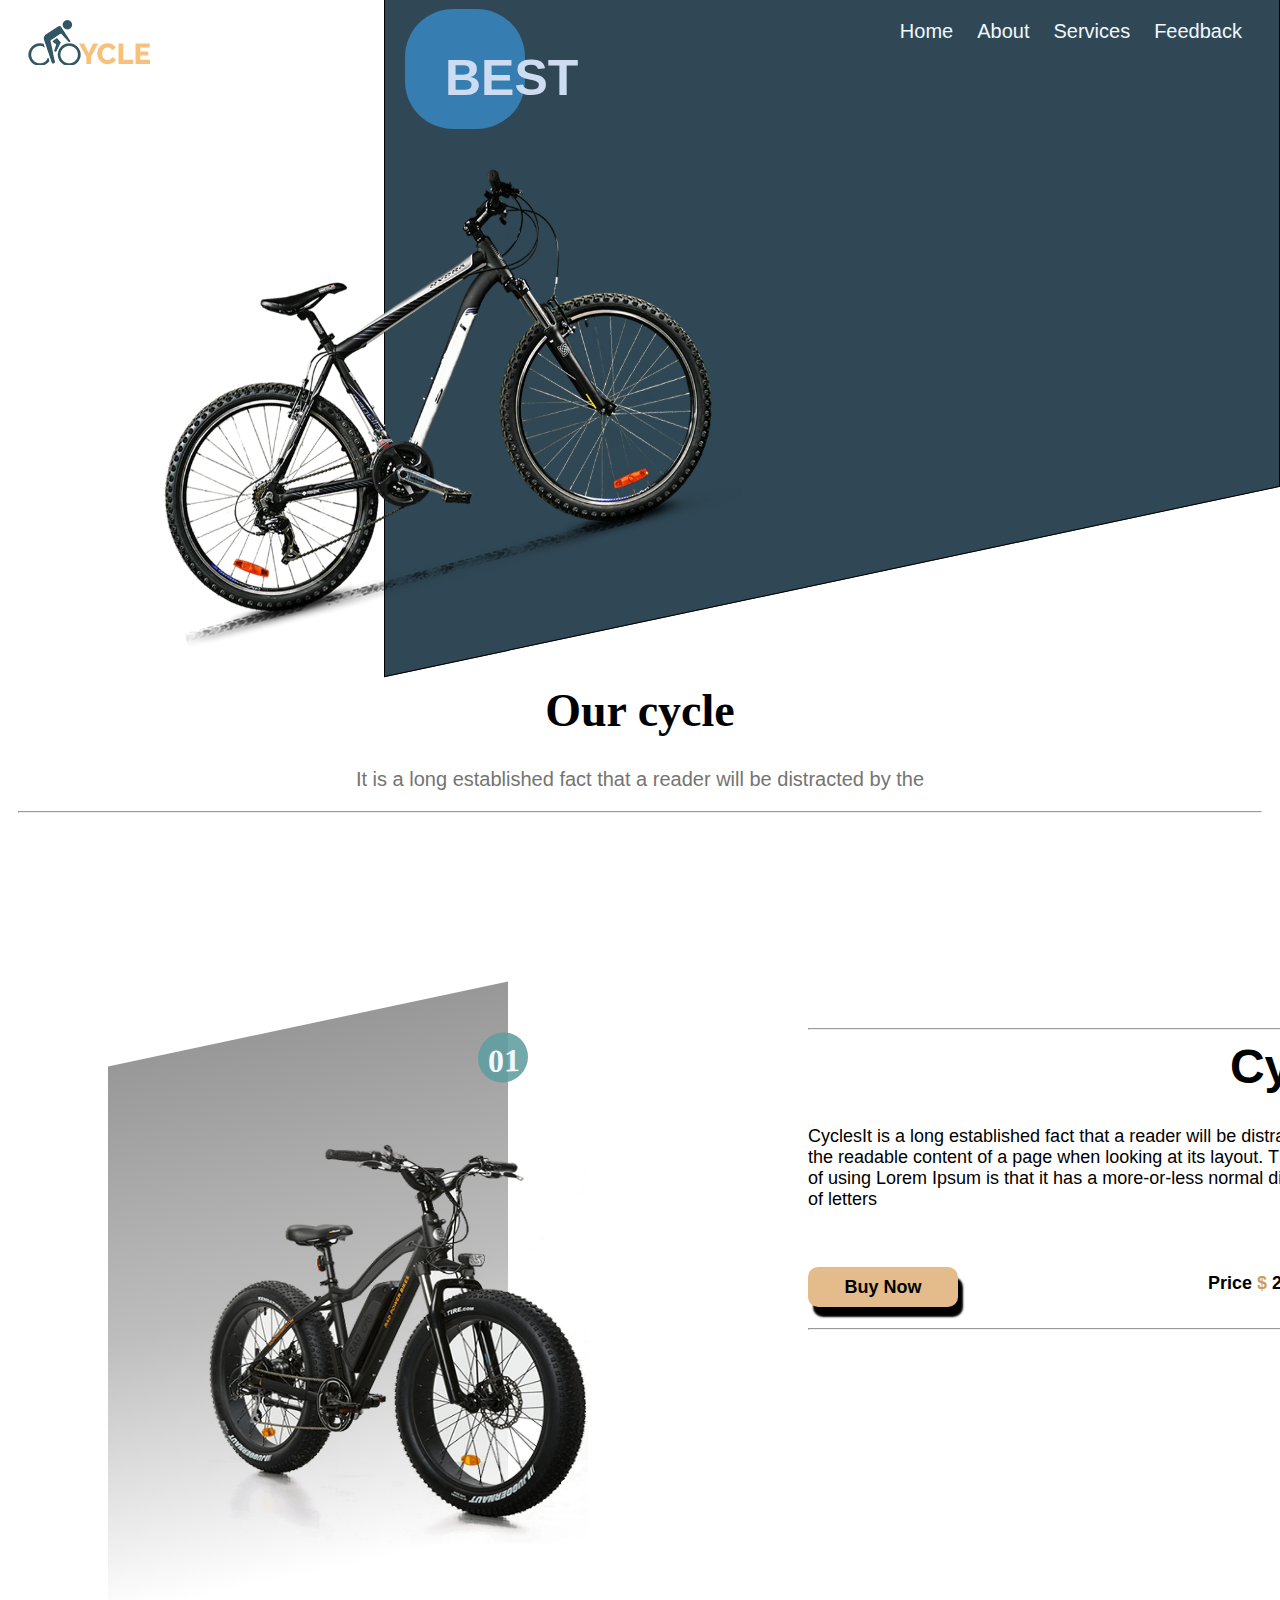
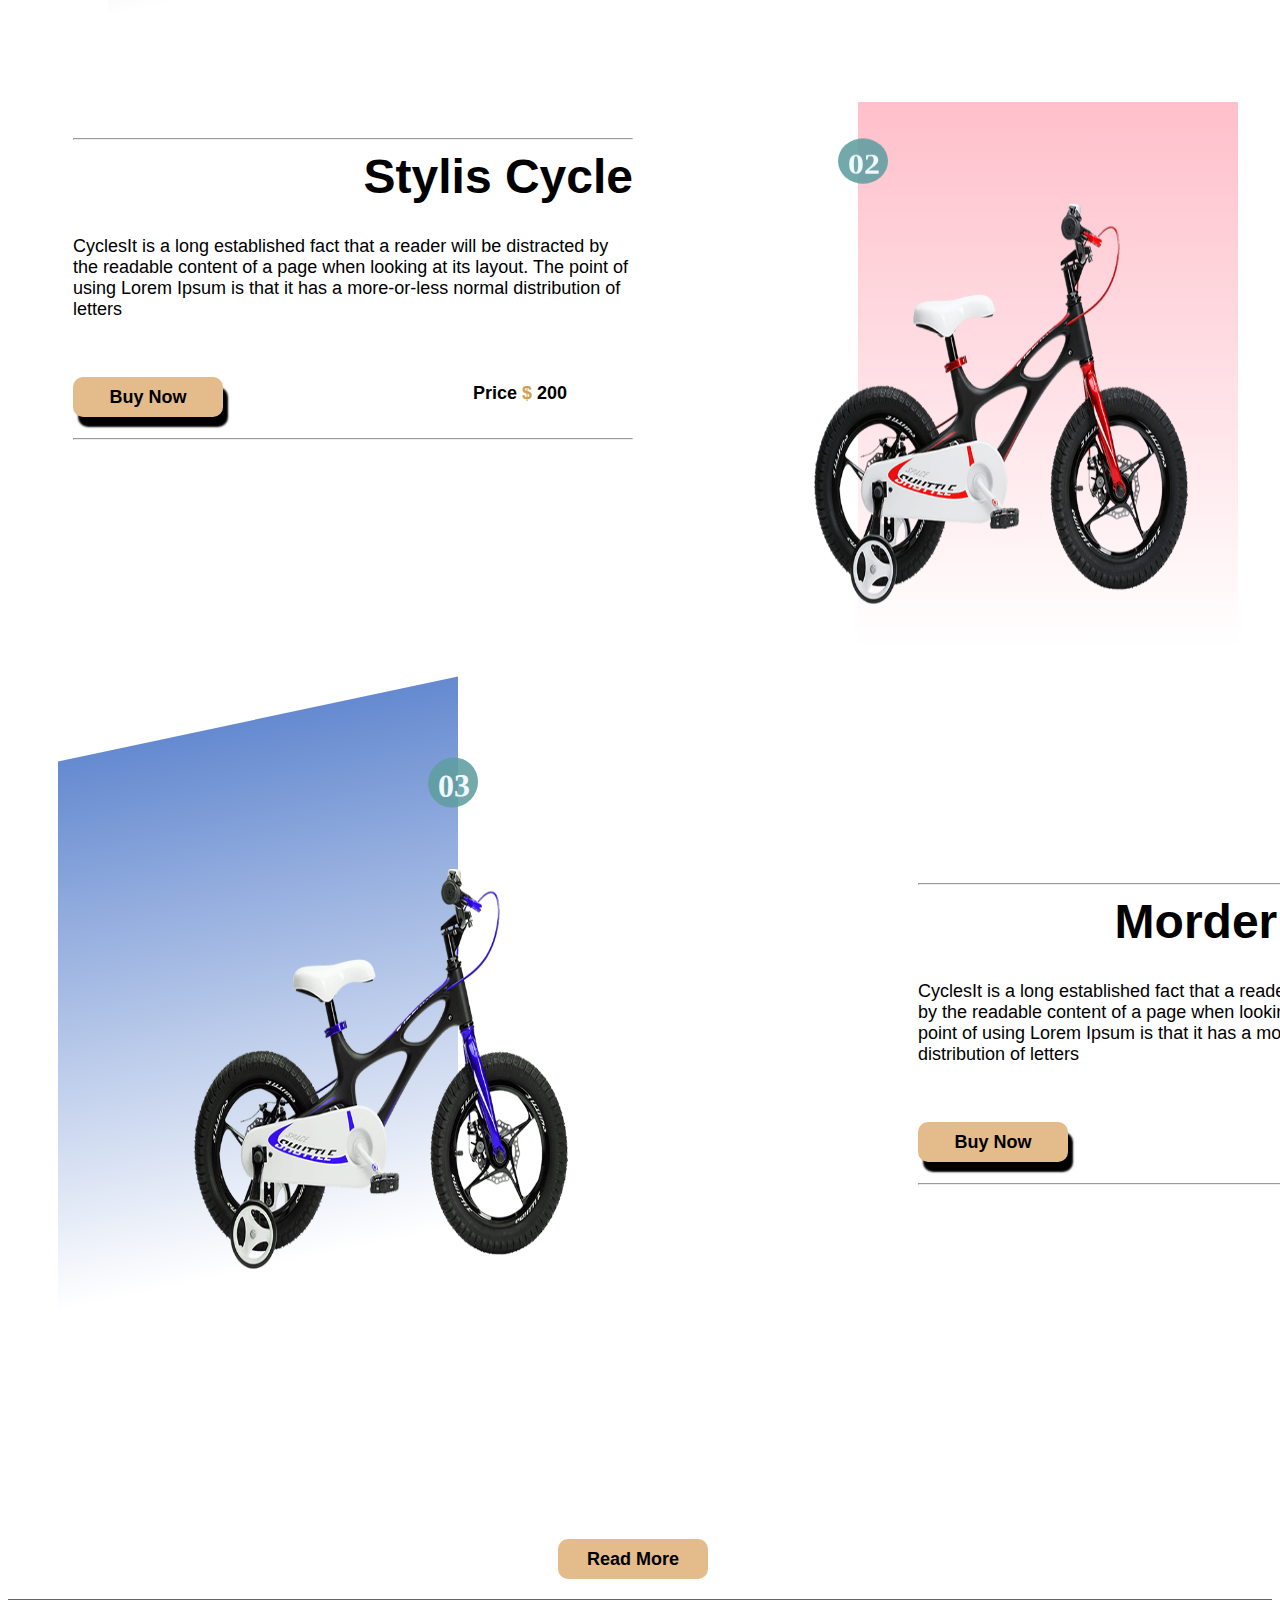
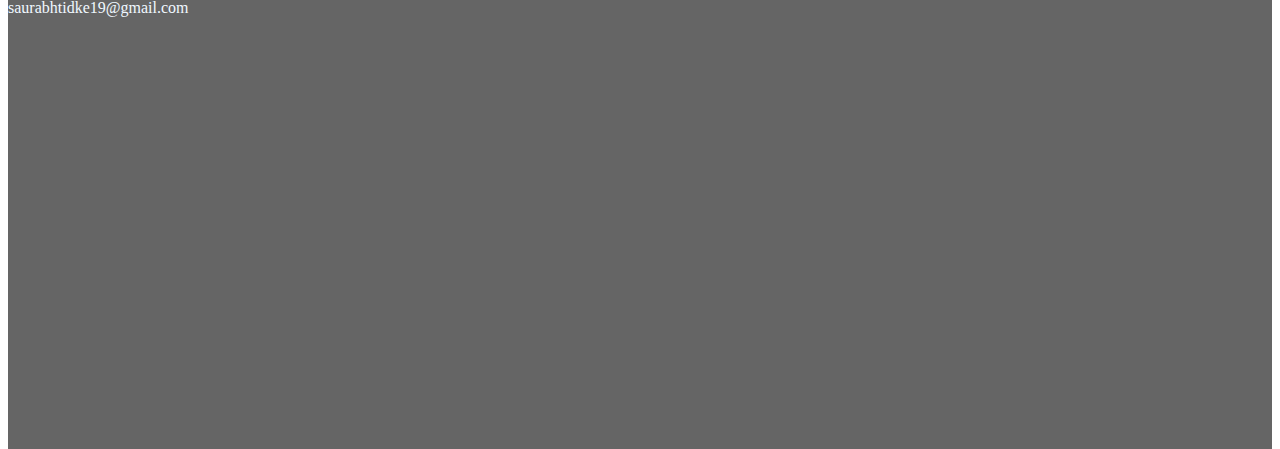
==== index.html @ 716341b0 "changes" ====
<!DOCTYPE html>
<html lang="en">
  <head>
    <meta charset="UTF-8" />
    <meta name="viewport" content="width=device-width, initial-scale=1.0" />
    <title>Cycle_Home_page</title>
    <link rel="stylesheet" href="style.css" />
    <link
      rel="stylesheet"
      href="https://cdnjs.cloudflare.com/ajax/libs/font-awesome/6.7.1/css/all.min.css"
      integrity="sha512-5Hs3dF2AEPkpNAR7UiOHba+lRSJNeM2ECkwxUIxC1Q/FLycGTbNapWXB4tP889k5T5Ju8fs4b1P5z/iB4nMfSQ=="
      crossorigin="anonymous"
      referrerpolicy="no-referrer"
    />
  </head>
  <body>
    <header>
      <div class="logo"><img src="images/logo.png" alt="" /></div>
      <nav>
        <a href="">Home</a>
        <a href="">About</a>
        <a href="">Services</a>
        <a href="">Feedback</a>
      </nav>
    </header>
    <section class="section">
      <div class="body"><h1>BEST</h1></div>
      <img src="images/img-1.png" alt="" />
      <div class="Headding">
        <h1>
          New <br />
          Model <br />
          Cycle
        </h1>
        <h4>
          It is a long established fact that a reader will be distracted by the
          readable content
        </h4>
        <button>Shop Now</button>
      </div>
    </section>

    <section class="section1">
      <div class="cycles1">
        <div class="our_cycle">
          <h1>Our cycle</h1>
          <p>
            It is a long established fact that a reader will be distracted by
            the
          </p>
          <hr />
        </div>

        <div class="body1">
          <h1>01</h1>
        </div>

        <div class="img"><img src="images/img-2.png" alt="" /></div>
        <div class="description_img1">
          <hr />
          <h1 style="font-size: 48px; text-align: end; font-family: sans-serif">
            Cycle
          </h1>
          <p>
            CyclesIt is a long established fact that a reader will be distracted
            by the readable content of a page when looking at its layout. The
            point of using Lorem Ipsum is that it has a more-or-less normal
            distribution of letters
          </p>
          <p class="Price1">
            Price <span style="color: rgb(208, 159, 84)"> $</span> 200
          </p>
          <button>Buy Now</button>
          <br />
          <br />
          <hr />
        </div>
      </div>
    </section>

    <section class="section2">
      <div class="cycles2">
        <div class="body2"><h1>02</h1></div>
        <div class="img"><img src="images/img-3.png" alt="" /></div>
        <div class="description_img2">
          <hr />

          <h1 style="font-size: 48px; text-align: end; font-family: sans-serif">
            Stylis Cycle
          </h1>
          <p>
            CyclesIt is a long established fact that a reader will be distracted
            by the readable content of a page when looking at its layout. The
            point of using Lorem Ipsum is that it has a more-or-less normal
            distribution of letters
          </p>
          <p class="Price2">
            Price <span style="color: rgb(208, 159, 84)"> $</span> 200
          </p>
          <button>Buy Now</button>
          <br />
          <br />
          <hr />
        </div>
      </div>
    </section>

    <section class="section3">
      <div class="cycles3">
        <div class="body3"><h1>03</h1></div>
        <div class="img"><img src="images/img-4.png" alt="" /></div>
        <div class="description_img3">
          <hr />

          <h1 style="font-size: 48px; text-align: end; font-family: sans-serif">
            Mordern Cycle
          </h1>
          <p>
            CyclesIt is a long established fact that a reader will be distracted
            by the readable content of a page when looking at its layout. The
            point of using Lorem Ipsum is that it has a more-or-less normal
            distribution of letters
          </p>
          <p class="Price3">
            Price <span style="color: rgb(208, 159, 84)"> $</span>
          </p>
          <button>Buy Now</button>
          <br />
          <br />
          <hr />
        </div>
      </div>
    </section>

    <section class="section4">
      <div class="Read_More"><button>Read More</button></div>
    </section>
    <footer>saurabhtidke19@gmail.com</footer>
  </body>
</html>
---- style.css ----
* {
  padding: 0;
  margin-top: 0;
  box-sizing: border-box;
}
header {
  display: flex;
  justify-content: space-between;
  padding: 20px;
  z-index: 1;
}
nav {
  position: relative;
  z-index: 90;
}
nav a {
  text-decoration: none;
  color: aliceblue;
  padding: 10px;
  font-family: "Franklin Gothic Medium", "Arial Narrow", Arial, sans-serif;
  font-size: 20px;
}
.section {
  font-family: sans-serif;
  height: 65vh;
  width: 100%;
}

.body {
  border: 1px solid;
  height: 78vh;
  width: 70%;
  position: absolute;
  right: 0;
  top: -120px;
  z-index: -1;
  transform: skewy(-12deg);
  background-color: rgb(48, 72, 85);
}

.body h1 {
  padding: 40px;
  border-radius: 40%;
  background-color: rgb(54, 126, 177);
  color: rgb(205, 220, 240);
  font-size: 50px;
  margin-top: 50px;
  margin-left: 20px;
  width: 120px;
  height: 120px;
  transform: skewy(12deg);
  text-align: start;
}
.section img {
  height: 480px;
  width: 580px;
  position: relative;
  top: 80px;
  left: 155px;
  animation: ani;
  animation-iteration-count: 3;
  animation-duration: 5s;
}
@keyframes ani {
  from {
    transform: translatex(-250px);
  }
  to {
    transform: translate(0px);
  }
}
.Headding {
  position: relative;
  top: -880px;
  left: 800px;
  width: 400px;
  color: bisque;
  animation: Hani;
  animation-iteration-count: 2;
  animation-duration: 3s;
  z-index: 100;
}
@keyframes Hani {
  from {
    transform: translatey(-10px);
  }
  to {
    transform: translatey(320px);
  }
}

.Headding h1 {
  font-size: 48px;
}
.Headding button {
  width: 150px;
  height: 40px;
  border-radius: 10px;
  border: none;
  box-shadow: 5px 10px 2px black;
  background-color: rgb(228, 188, 139);
  color: black;
  font-size: 18px;
  font-weight: bold;
}

.Headding button:hover {
  background-color: rgb(228, 188, 139);
  color: rgb(2, 80, 2);
  font-size: 22px;
  font-weight: bold;
}
.section1 {
  height: 50vh;
  width: 100%;
}
.cycles1 {
  display: block;
}
.our_cycle {
  height: 100px;
  width: 100%;
  /* border: 1px solid; */
  padding: 10px;
  text-align: center;
}
.our_cycle h1 {
  font-size: 46px;
  font-weight: bolder;
}
.our_cycle p {
  font-size: 20px;
  color: rgb(116, 116, 113);
  font-family: sans-serif;
}

.body1 {
  background-image: linear-gradient(
    rgba(128, 128, 128, 0.812),
    rgba(128, 128, 128, 0.519),
    white
  );
  height: 550px;
  width: 400px;
  transform: skewy(-12deg);
  position: relative;
  top: 250px;
  left: 100px;
  animation-name: ody1;
  animation-iteration-count: 1s;
  animation-duration: 2s;
  animation-direction: alternate;
}
@keyframes ody1 {
  from {
    transform: translate(-200px);
  }
  to {
    transform: translate(0px);
  }
}
.body1 h1 {
  border-radius: 50%;
  background-color: rgba(95, 158, 160, 0.883);
  color: aliceblue;
  width: 50px;
  height: 50px;
  padding: 10px;
  position: relative;
  left: 370px;
  top: 50px;
  transform: skewY(10deg);
}
.cycles1 img {
  width: 380px;
  height: 400px;
  position: relative;
  left: 200px;
  top: -180px;
  animation-name: cycle1;
  animation-iteration-count: 1s;
  animation-duration: 2s;
  animation-direction: alternate;
}
@keyframes cycle1 {
  from {
    transform: translate(-100px);
  }
  to {
    transform: translate(10px);
  }
}
.cycles1 img:hover {
  position: relative;
  left: 220px;
}
.description_img1 {
  /* border: 1px solid black; */
  width: 550px;
  font-size: 18px;
  position: relative;
  bottom: 700px;
  left: 800px;
  font-family: sans-serif;
}
.description_img1 .Price1 {
  width: fit-content;
  position: relative;
  left: 400px;
  top: 45px;
  font-weight: bolder;
}
.description_img1 button {
  width: 150px;
  height: 40px;
  border-radius: 10px;
  border: none;
  box-shadow: 5px 10px 2px black;
  background-color: rgb(228, 188, 139);
  color: black;
  font-size: 18px;
  font-weight: bold;
}

.description_img1 button:hover {
  background-color: rgb(228, 188, 139);
  color: rgb(2, 80, 2);
  font-size: 22px;
  font-weight: bold;
}
.section2 {
  height: 55vh;
  width: 100%;
}
.body2 {
  background-image: linear-gradient(pink, white);
  height: 600px;
  width: 380px;
  text-align: center;
  transform: rotatex(25deg);
  position: relative;
  left: 850px;
  top: 550px;
  animation-name: body2;
  animation-iteration-count: 1s;
  animation-duration: 2s;
  animation-direction: alternate;
}
@keyframes body2 {
  from {
    transform: translate(200px);
  }
  to {
    transform: translate(0px);
  }
}
.body2 h1 {
  border-radius: 50%;
  background-color: rgba(95, 158, 160, 0.883);
  color: aliceblue;
  width: 50px;
  height: 50px;
  padding: 10px;
  position: relative;
  left: -20px;
  top: 40px;
}
.cycles2 img {
  width: 380px;
  height: 400px;
  position: relative;
  left: 800px;
  top: 80px;
}
.cycles2 img:hover {
  position: relative;
  left: 900px;
  transition: all 2s;
}
.description_img2 {
  /* border: 1px solid black; */
  width: 580px;
  font-size: 18px;
  position: relative;
  bottom: 400px;
  left: 55px;
  font-family: sans-serif;
  padding: 10px;
}
.description_img2 .Price2 {
  width: fit-content;
  position: relative;
  left: 400px;
  top: 45px;
  font-weight: bolder;
}
.description_img2 button {
  width: 150px;
  height: 40px;
  border-radius: 10px;
  border: none;
  box-shadow: 5px 10px 2px black;
  background-color: rgb(228, 188, 139);
  color: black;
  font-size: 18px;
  font-weight: bold;
}

.description_img2 button:hover {
  color: rgb(2, 80, 2);
  font-size: 22px;
  font-weight: bold;
}
.section3 {
  height: 60vh;
}

.body3 {
  background-image: linear-gradient(rgb(101, 138, 208), white);
  height: 550px;
  width: 400px;
  text-align: center;
  transform: skewy(-12deg);
  position: relative;
  top: 700px;
  left: 50px;
  animation-name: ody3;
  animation-iteration-count: 1s;
  animation-duration: 2s;
  animation-direction: alternate;
}
@keyframes ody3 {
  from {
    transform: translate(-200px);
  }
  to {
    transform: translate(0px);
  }
}
.body3 h1 {
  border-radius: 50%;
  background-color: rgba(95, 158, 160, 0.883);
  color: aliceblue;
  width: 50px;
  height: 50px;
  padding: 10px;
  position: relative;
  left: 370px;
  top: 80px;
  transform: skewy(10deg);
}
.cycles3 img {
  width: 380px;
  height: 400px;
  position: relative;
  top: 300px;
  left: 180px;
}
.cycles3 img:hover {

  position: relative;
  left: 220px;
  transition: all 2s;
}
.description_img3 {
  /* border: 1px solid black; */
  width: 550px;
  font-size: 18px;
  position: relative;
  bottom: 100px;
  left: 900px;
  font-family: sans-serif;
  padding: 10px;
}
.description_img3 .Price3 {
  width: 200px;
  position: relative;
  left: 400px;
  top: 45px;
  font-weight: bolder;
}
.description_img3 button {
  width: 150px;
  height: 40px;
  border-radius: 10px;
  border: none;
  box-shadow: 5px 10px 2px black;
  background-color: rgb(228, 188, 139);
  color: black;
  font-size: 18px;
  font-weight: bold;
}

.description_img3 button:hover {
  background-color: rgb(228, 188, 139);
  color: rgb(2, 80, 2);
  font-size: 22px;
  font-weight: bold;
}
.section4 button {
  width: 150px;
  height: 40px;
  border-radius: 10px;
  border: none;

  background-color: rgb(228, 188, 139);
  color: black;
  font-size: 18px;
  font-weight: bold;
  position: relative;
  top: 980px;
  left: 550px;
}

.section4 button:hover {
  background-color: rgb(228, 188, 139);
  box-shadow: 5px 10px 2px black;
  color: rgb(2, 80, 2);
  font-size: 22px;
  font-weight: bold;
}
footer {
  height: 50vh;
  background-color: rgba(0, 0, 0, 0.605);
  color: aliceblue;
  position: relative;
  top: 1000px;
}
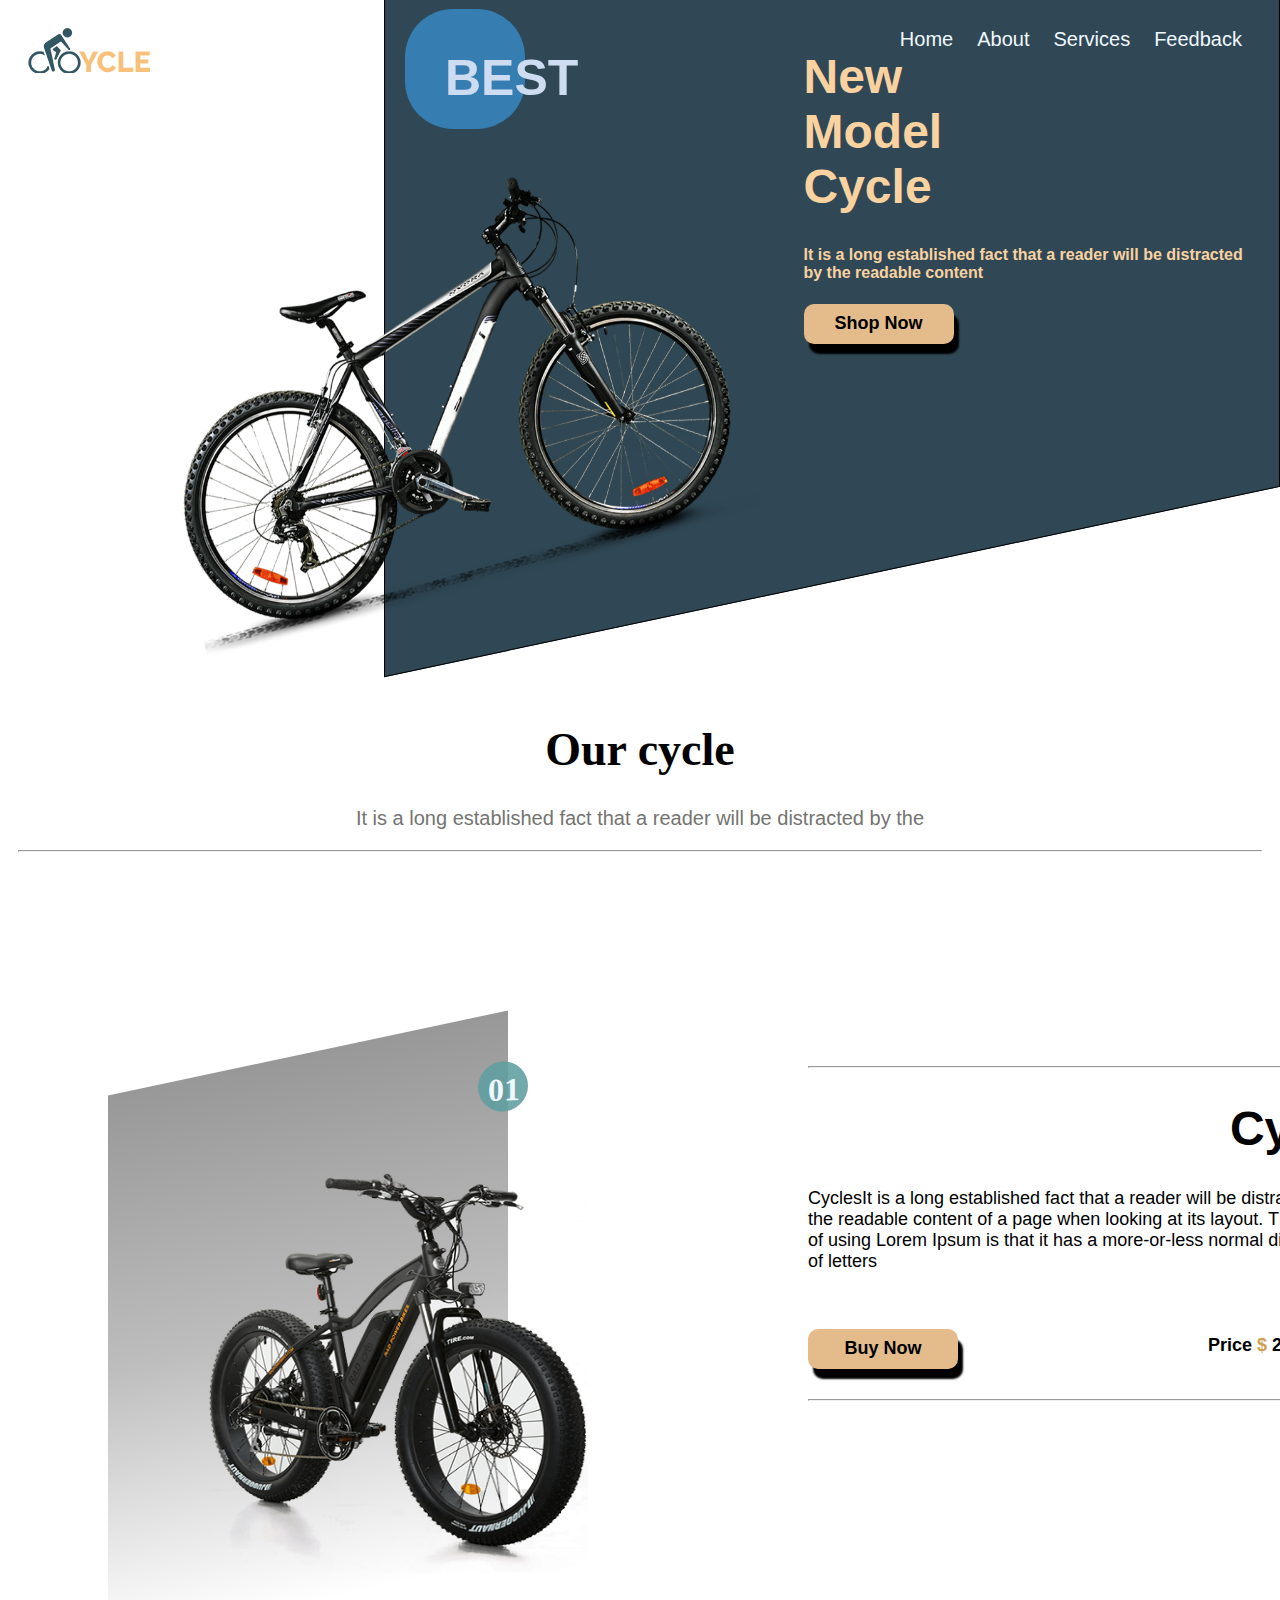
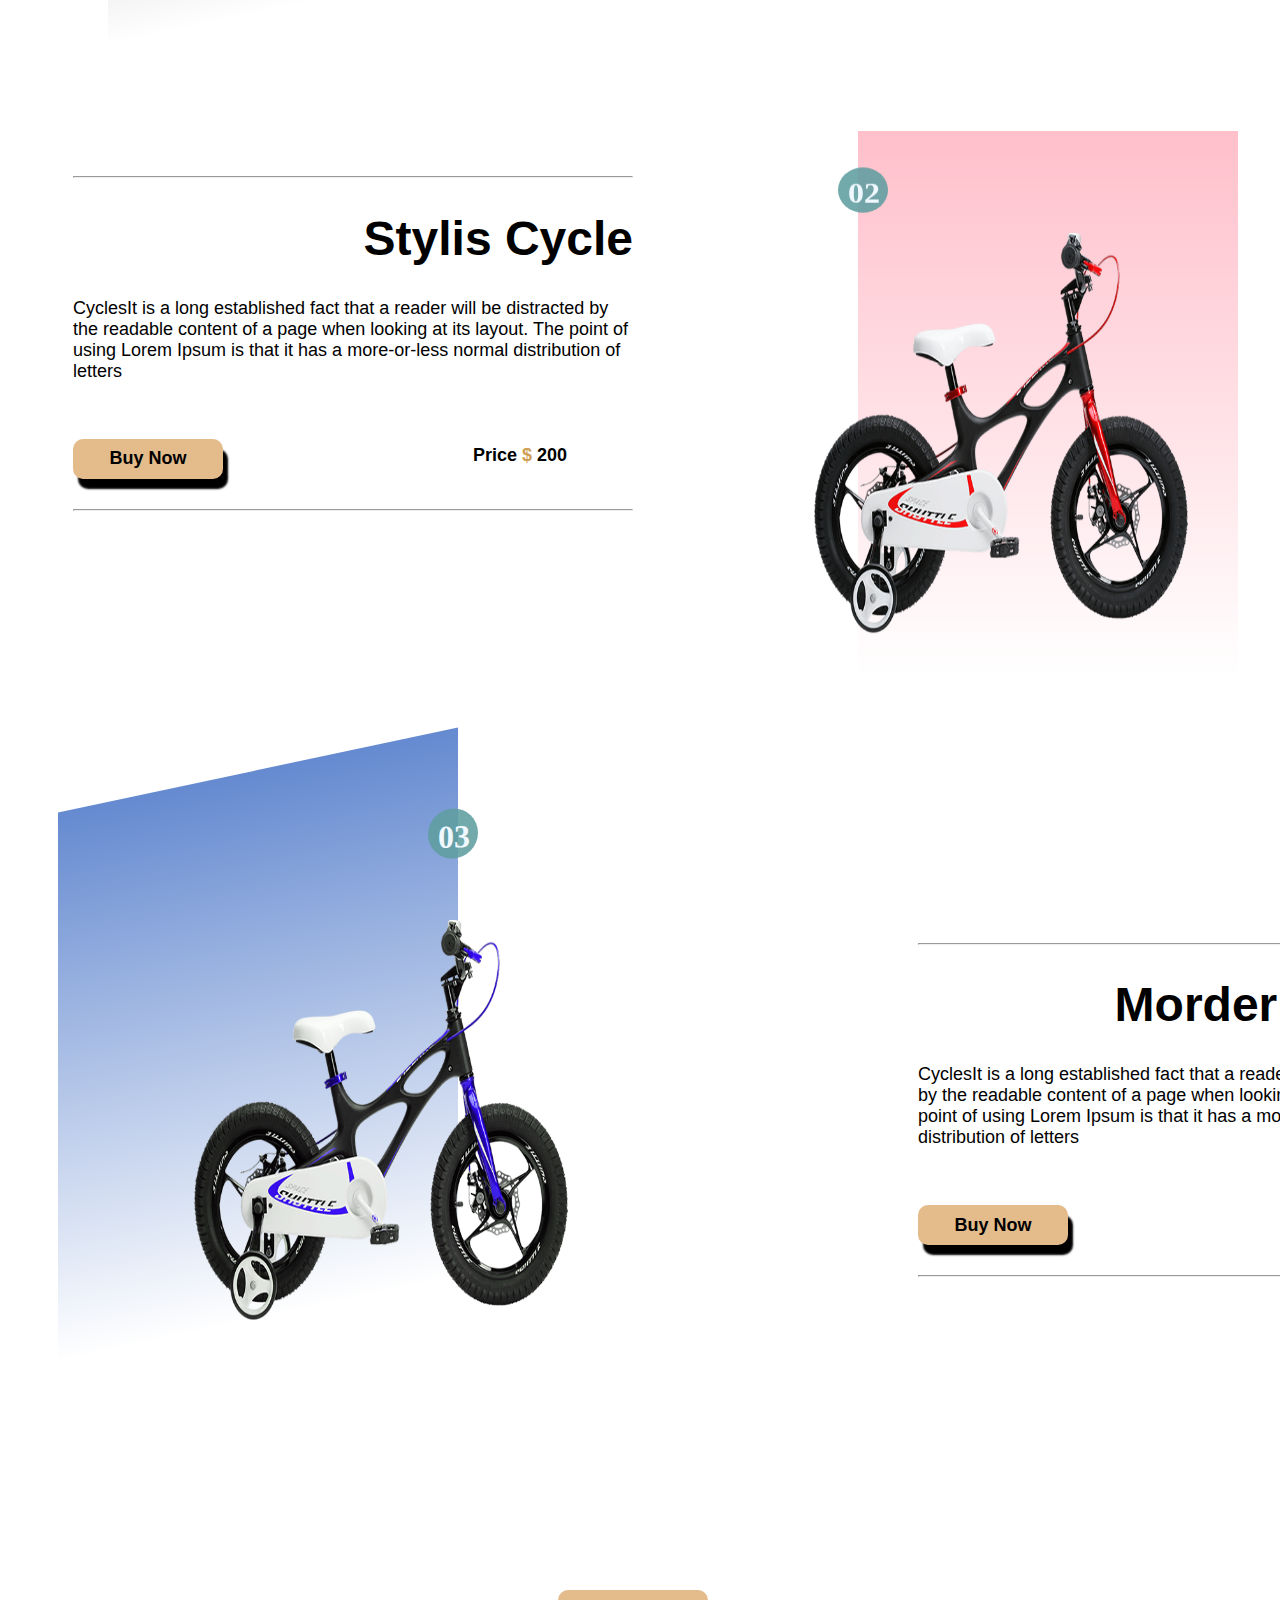
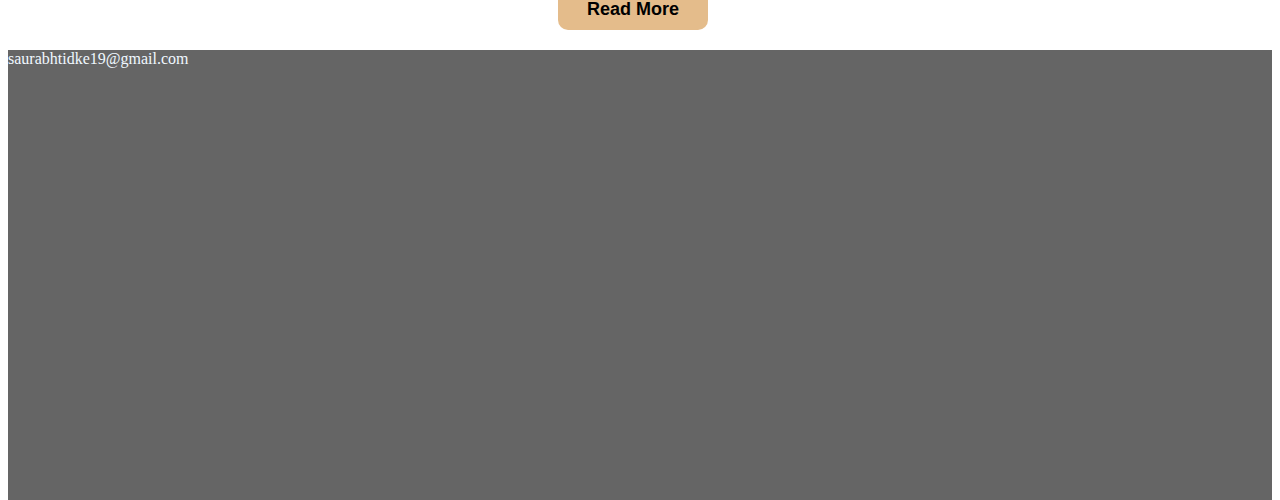
==== commit 3cd81d86: "add animation" ====
--- a/index.html
+++ b/index.html
@@ -12,6 +12,10 @@
       crossorigin="anonymous"
       referrerpolicy="no-referrer"
     />
+    <link
+    rel="stylesheet"
+    href="https://cdnjs.cloudflare.com/ajax/libs/animate.css/4.1.1/animate.min.css"
+  />
   </head>
   <body>
     <header>
@@ -24,15 +28,18 @@
       </nav>
     </header>
     <section class="section">
-      <div class="body"><h1>BEST</h1></div>
-      <img src="images/img-1.png" alt="" />
-      <div class="Headding">
+      <div>
+
+        <div class="body"><h1>BEST</h1></div>
+        <img src="images/img-1.png" alt="" />
+      </div>
+      <div class="Headding animate__animated animate__slideInDown">
         <h1>
           New <br />
           Model <br />
           Cycle
         </h1>
-        <h4>
+        <h4 style="width: 450px;">
           It is a long established fact that a reader will be distracted by the
           readable content
         </h4>
--- a/style.css
+++ b/style.css
@@ -1,6 +1,6 @@
 * {
   padding: 0;
-  margin-top: 0;
+  margin-top: 0 auto;
   box-sizing: border-box;
 }
 header {
@@ -24,6 +24,9 @@
   font-family: sans-serif;
   height: 65vh;
   width: 100%;
+  display: flex;
+  justify-content: space-around;
+  gap: 10rem;
 }
 
 .body {
@@ -69,7 +72,12 @@
     transform: translate(0px);
   }
 }
-.Headding {
+ .Headding{
+ margin-top: -80px;
+ color: rgb(250, 210, 160);
+
+} 
+/* .Headding {
   position: relative;
   top: -880px;
   left: 800px;
@@ -87,7 +95,7 @@
   to {
     transform: translatey(320px);
   }
-}
+} */
 
 .Headding h1 {
   font-size: 48px;
@@ -402,7 +410,6 @@
   height: 40px;
   border-radius: 10px;
   border: none;
-
   background-color: rgb(228, 188, 139);
   color: black;
   font-size: 18px;
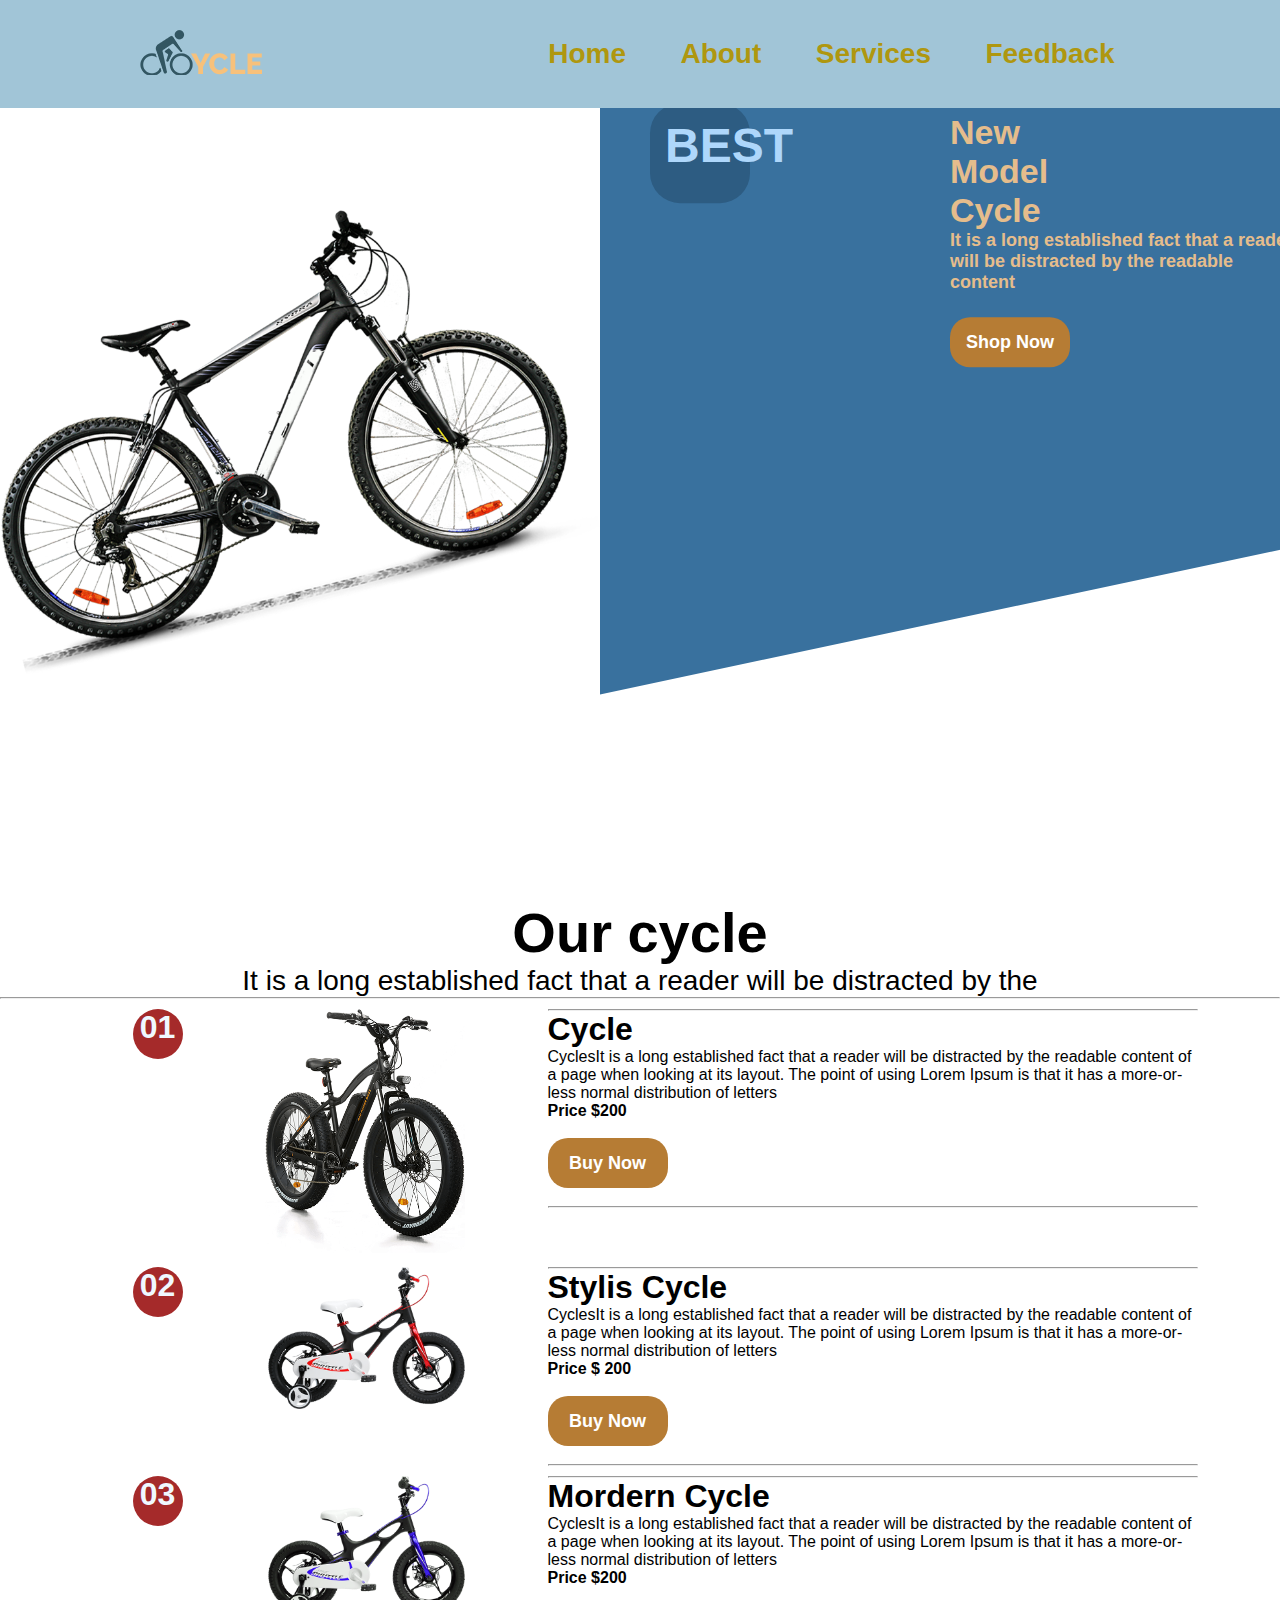
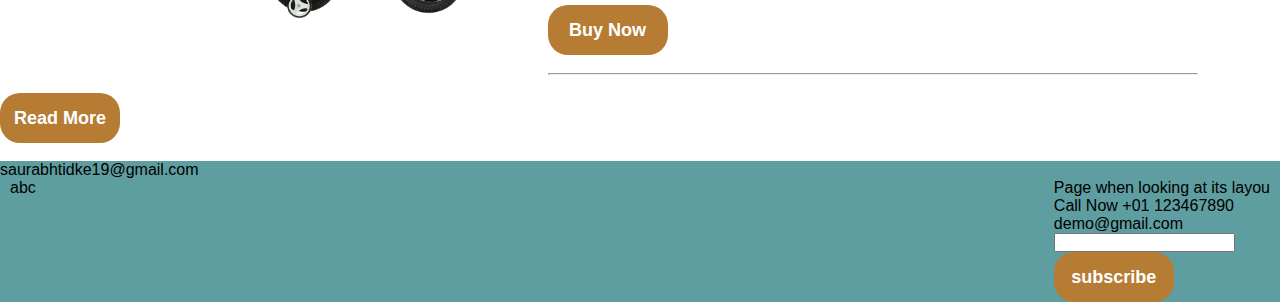
==== commit 71155ea9: "responscive" ====
--- a/index.html
+++ b/index.html
@@ -13,9 +13,9 @@
       referrerpolicy="no-referrer"
     />
     <link
-    rel="stylesheet"
-    href="https://cdnjs.cloudflare.com/ajax/libs/animate.css/4.1.1/animate.min.css"
-  />
+      rel="stylesheet"
+      href="https://cdnjs.cloudflare.com/ajax/libs/animate.css/4.1.1/animate.min.css"
+    />
   </head>
   <body>
     <header>
@@ -27,28 +27,34 @@
         <a href="">Feedback</a>
       </nav>
     </header>
+
     <section class="section">
-      <div>
-
-        <div class="body"><h1>BEST</h1></div>
+      <div class="img-hero">
         <img src="images/img-1.png" alt="" />
       </div>
-      <div class="Headding animate__animated animate__slideInDown">
-        <h1>
-          New <br />
-          Model <br />
-          Cycle
-        </h1>
-        <h4 style="width: 450px;">
-          It is a long established fact that a reader will be distracted by the
-          readable content
-        </h4>
-        <button>Shop Now</button>
+
+      <div class="background">
+        <div class="BEST">
+          <h1>BEST</h1>
+        </div>
+
+        <div class="Headding animate__animated animate__slideInDown">
+          <h1>
+            New <br />
+            Model <br />
+            Cycle
+          </h1>
+          <h4>
+            It is a long established fact that a reader will be distracted by
+            the readable content
+          </h4>
+          <button>Shop Now</button>
+        </div>
       </div>
     </section>
 
     <section class="section1">
-      <div class="cycles1">
+      <div class="headding2">
         <div class="our_cycle">
           <h1>Our cycle</h1>
           <p>
@@ -57,91 +63,113 @@
           </p>
           <hr />
         </div>
-
-        <div class="body1">
-          <h1>01</h1>
-        </div>
-
-        <div class="img"><img src="images/img-2.png" alt="" /></div>
-        <div class="description_img1">
-          <hr />
-          <h1 style="font-size: 48px; text-align: end; font-family: sans-serif">
-            Cycle
-          </h1>
-          <p>
-            CyclesIt is a long established fact that a reader will be distracted
-            by the readable content of a page when looking at its layout. The
-            point of using Lorem Ipsum is that it has a more-or-less normal
-            distribution of letters
-          </p>
-          <p class="Price1">
-            Price <span style="color: rgb(208, 159, 84)"> $</span> 200
-          </p>
-          <button>Buy Now</button>
-          <br />
-          <br />
-          <hr />
-        </div>
       </div>
     </section>
 
-    <section class="section2">
-      <div class="cycles2">
-        <div class="body2"><h1>02</h1></div>
-        <div class="img"><img src="images/img-3.png" alt="" /></div>
-        <div class="description_img2">
-          <hr />
-
-          <h1 style="font-size: 48px; text-align: end; font-family: sans-serif">
-            Stylis Cycle
-          </h1>
-          <p>
-            CyclesIt is a long established fact that a reader will be distracted
-            by the readable content of a page when looking at its layout. The
-            point of using Lorem Ipsum is that it has a more-or-less normal
-            distribution of letters
-          </p>
-          <p class="Price2">
-            Price <span style="color: rgb(208, 159, 84)"> $</span> 200
-          </p>
-          <button>Buy Now</button>
-          <br />
-          <br />
-          <hr />
-        </div>
+    <section class="cycles1">
+      <div class="body1">
+        <h1>01</h1>
+      </div>
+      <div class="img">
+        <img src="images/img-2.png" alt="" />
+      </div>
+      <div class="description_img">
+        <hr />
+        <h1>Cycle</h1>
+        <p>
+          CyclesIt is a long established fact that a reader will be distracted
+          by the readable content of a page when looking at its layout. The
+          point of using Lorem Ipsum is that it has a more-or-less normal
+          distribution of letters
+        </p>
+        <p class="Price" style="font-weight: bold">Price <span> $</span>200</p>
+        <br />
+        <button>Buy Now</button>
+        <br />
+        <br />
+        <hr />
       </div>
     </section>
 
-    <section class="section3">
-      <div class="cycles3">
-        <div class="body3"><h1>03</h1></div>
-        <div class="img"><img src="images/img-4.png" alt="" /></div>
-        <div class="description_img3">
-          <hr />
+    <section class="cycles1">
+      <div class="body1">
+        <h1>02</h1>
+      </div>
+      <div class="img">
+        <img src="images/img-3.png" alt="" />
+      </div>
+      <div class="description_img">
+        <hr />
 
-          <h1 style="font-size: 48px; text-align: end; font-family: sans-serif">
-            Mordern Cycle
-          </h1>
-          <p>
-            CyclesIt is a long established fact that a reader will be distracted
-            by the readable content of a page when looking at its layout. The
-            point of using Lorem Ipsum is that it has a more-or-less normal
-            distribution of letters
-          </p>
-          <p class="Price3">
-            Price <span style="color: rgb(208, 159, 84)"> $</span>
-          </p>
-          <button>Buy Now</button>
-          <br />
-          <br />
-          <hr />
-        </div>
+        <h1>Stylis Cycle</h1>
+        <p>
+          CyclesIt is a long established fact that a reader will be distracted
+          by the readable content of a page when looking at its layout. The
+          point of using Lorem Ipsum is that it has a more-or-less normal
+          distribution of letters
+        </p>
+        <p class="Price" style="font-weight: bold">Price <span> $</span> 200</p>
+        <br />
+        <button>Buy Now</button>
+        <br />
+        <br />
+        <hr />
       </div>
     </section>
+
+    <section class="cycles1">
+      <div class="body1">
+        <h1>03</h1>
+      </div>
+      <div class="img">
+        <img src="images/img-4.png" alt="" />
+      </div>
+      <div class="description_img">
+        <hr />
+
+        <h1>Mordern Cycle</h1>
+        <p>
+          CyclesIt is a long established fact that a reader will be distracted
+          by the readable content of a page when looking at its layout. The
+          point of using Lorem Ipsum is that it has a more-or-less normal
+          distribution of letters
+        </p>
+        <p class="Price" style="font-weight: bold">Price <span> $</span>200</p>
+        <br />
+        <button>Buy Now</button>
+        <br />
+        <br />
+        <hr />
+      </div>
+    </section>
+    <br />
 
     <section class="section4">
       <div class="Read_More"><button>Read More</button></div>
     </section>
-    <footer>saurabhtidke19@gmail.com</footer>
+    <br />
+    <footer>
+      saurabhtidke19@gmail.com
+      <div class="footer_main">
+        <div class="map">abc</div>
+        <div class="footer_info">
+          <p>
+            <i class="fa-solid fa-location-dot"></i> Page when looking at its
+            layou
+          </p>
+          <div>
+            <p><i class="fa-solid fa-phone"></i> Call Now +01 123467890</p>
+            <p><i class="fa-solid fa-envelope"></i> demo@gmail.com</p>
+            <i class="fa-brands fa-facebook"></i>
+            <i class="fa-brands fa-whatsapp"></i>
+            <i class="fa-brands fa-instagram"></i>
+          </div>
+          <div>
+            <input type="text" /> <br />
+            <button>subscribe</button>
+          </div>
+        </div>
+      </div>
+    </footer>
   </body>
 </html>
--- a/style.css
+++ b/style.css
@@ -1,435 +1,231 @@
 * {
   padding: 0;
-  margin-top: 0 auto;
+  margin: 0;
   box-sizing: border-box;
 }
+body {
+  font-family: "Segoe UI", Tahoma, Geneva, Verdana, sans-serif;
+}
 header {
+  height: 12vh;
+  width: 100%;
+  display: flex;
+  justify-content: space-around;
+  align-items: center;
+  text-align: center;
+  position: fixed;
+  padding-inline: 10px;
+  background-color: rgb(161, 197, 215); 
+  z-index: 1;
+}
+header a {
+  text-decoration: none;
+  color: rgb(175, 151, 15);
+  padding: 25px;
+  font-size: 28px;
+  font-weight: bold;
+  font-family: "Segoe UI", Tahoma, Geneva, Verdana, sans-serif;
+}
+@media (max-width: 425px) {
+
+  header a {
+    font-size: 16px;
+  }
+}
+
+.section {
+  height: 100vh;
+  width: 100%;
   display: flex;
   justify-content: space-between;
-  padding: 20px;
+}
+@media (max-width: 425px) {
+  .section {
+    width: 100%;
+    display: flex;
+    flex-direction: column-reverse;
+  }
+}
+.section .background {
+  background-color: rgb(57, 113, 158);
+  width: 90%;
+  height: 80vh;
+  transform: skewY(-12deg);
+  margin-top: -100px;
+  z-index: -1;
+  display: flex;
+  justify-content: space-evenly;
+}
+@media (max-width: 425px) {
+  .section .background {
+    background-color: rgb(57, 113, 158);
+    width: 90%;
+    height: 80vh;
+    transform: skewY(-12deg);
+    position: relative;
+    top: 50px;
+    left: 45px;
+    z-index: -1;
+  }
+}
+.BEST {
+  height: 100px;
+  width: 100px;
+  margin-top: 150px;
+  margin-left: 50px;
+  border-radius: 30px;
+  background-color: rgb(45, 92, 130);
+  transform: skewY(12deg);
+}
+.BEST h1 {
+  padding: 15px;
+  font-size: 48px;
+  color: rgb(174, 215, 251);
+  font-family: "Segoe UI", Tahoma, Geneva, Verdana, sans-serif;
+}
+@media (max-width: 425px) {
+  .BEST {
+    height: 80px;
+    width: 80px;
+    margin-top: 120px;
+    margin-left: -50px;
+  }
+  .BEST h1 {
+    font-size: 38px;
+  }
+}
+section .Headding {
+  width: 350px;
+  margin-top: 250px;
+  margin-left: 200px;
+  color: #e5bd8c;
+}
+
+.Headding h1 {
+  font-size: 34px;
+  transform: skewY(12deg);
+}
+.Headding h4 {
+  font-size: 18px;
+  transform: skewY(12deg);
+}
+.Headding button {
+  color: #ffffff;
+  background-color: #b67c34;
+  transform: skewY(12deg);
+  width: 120px;
+  height: 50px;
+  font-weight: bold;
+  font-size: 18px;
+  border-radius: 20px;
+  border: none;
+}
+@media (max-width: 425px) {
+  section .Headding {
+    width: 200px;
+    margin-top: 150px;
+    margin-left: 40px;
+  }
+  .Headding h1 {
+    font-size: 18px;
+  }
+  .Headding h4 {
+    font-size: 12px;
+  }
+}
+
+.section img {
+  width: 600px;
+  margin-top: 210px;
+  animation-name: img-ani;
+  animation-iteration-count: 2;
+  animation-duration: 5s;
   z-index: 1;
 }
-nav {
-  position: relative;
-  z-index: 90;
-}
-nav a {
-  text-decoration: none;
+@keyframes img-ani {
+  from {
+    transform: translate(-250px);
+  }
+  to {
+    transform: translate(250px);
+  }
+}
+@media (max-width: 425px) {
+  .section img {
+    width: 280px;
+    position: relative;
+    bottom: 160px;
+    left: 50px;
+  }
+  @keyframes img-ani {
+    from {
+      transform: translate(-100px);
+    }
+    to {
+      transform: translate(0px);
+    }
+  }
+}
+button {
+  color: #ffffff;
+  background-color: #b67c34;
+  width: 120px;
+  height: 50px;
+  font-weight: bold;
+  font-size: 18px;
+  border-radius: 20px;
+  border: none;
+}
+
+.section1 {
+  text-align: center;
+  font-size: 28px;
+  /* margin-top: -100px;
+  margin-bottom: 100px; */
+}
+@media (max-width: 425px) {
+  section {
+    display: flex;
+    flex-direction: column;
+   
+  }
+  .section1 {
+    font-size: 20px;
+    margin-top: -150px;
+    width: 350px;
+    text-align:end;
+    
+  }
+}
+.body1 h1 {
+  background-color: brown;
   color: aliceblue;
-  padding: 10px;
-  font-family: "Franklin Gothic Medium", "Arial Narrow", Arial, sans-serif;
-  font-size: 20px;
-}
-.section {
-  font-family: sans-serif;
-  height: 65vh;
-  width: 100%;
-  display: flex;
-  justify-content: space-around;
-  gap: 10rem;
-}
-
-.body {
-  border: 1px solid;
-  height: 78vh;
-  width: 70%;
-  position: absolute;
-  right: 0;
-  top: -120px;
-  z-index: -1;
-  transform: skewy(-12deg);
-  background-color: rgb(48, 72, 85);
-}
-
-.body h1 {
-  padding: 40px;
-  border-radius: 40%;
-  background-color: rgb(54, 126, 177);
-  color: rgb(205, 220, 240);
-  font-size: 50px;
-  margin-top: 50px;
-  margin-left: 20px;
-  width: 120px;
-  height: 120px;
-  transform: skewy(12deg);
-  text-align: start;
-}
-.section img {
-  height: 480px;
-  width: 580px;
-  position: relative;
-  top: 80px;
-  left: 155px;
-  animation: ani;
-  animation-iteration-count: 3;
-  animation-duration: 5s;
-}
-@keyframes ani {
-  from {
-    transform: translatex(-250px);
-  }
-  to {
-    transform: translate(0px);
-  }
-}
- .Headding{
- margin-top: -80px;
- color: rgb(250, 210, 160);
-
-} 
-/* .Headding {
-  position: relative;
-  top: -880px;
-  left: 800px;
-  width: 400px;
-  color: bisque;
-  animation: Hani;
-  animation-iteration-count: 2;
-  animation-duration: 3s;
-  z-index: 100;
-}
-@keyframes Hani {
-  from {
-    transform: translatey(-10px);
-  }
-  to {
-    transform: translatey(320px);
-  }
-} */
-
-.Headding h1 {
-  font-size: 48px;
-}
-.Headding button {
-  width: 150px;
-  height: 40px;
-  border-radius: 10px;
-  border: none;
-  box-shadow: 5px 10px 2px black;
-  background-color: rgb(228, 188, 139);
-  color: black;
-  font-size: 18px;
-  font-weight: bold;
-}
-
-.Headding button:hover {
-  background-color: rgb(228, 188, 139);
-  color: rgb(2, 80, 2);
-  font-size: 22px;
-  font-weight: bold;
-}
-.section1 {
-  height: 50vh;
-  width: 100%;
-}
-.cycles1 {
-  display: block;
-}
-.our_cycle {
-  height: 100px;
-  width: 100%;
-  /* border: 1px solid; */
-  padding: 10px;
+  border-radius: 50%;
   text-align: center;
-}
-.our_cycle h1 {
-  font-size: 46px;
-  font-weight: bolder;
-}
-.our_cycle p {
-  font-size: 20px;
-  color: rgb(116, 116, 113);
-  font-family: sans-serif;
-}
-
-.body1 {
-  background-image: linear-gradient(
-    rgba(128, 128, 128, 0.812),
-    rgba(128, 128, 128, 0.519),
-    white
-  );
-  height: 550px;
-  width: 400px;
-  transform: skewy(-12deg);
-  position: relative;
-  top: 250px;
-  left: 100px;
-  animation-name: ody1;
-  animation-iteration-count: 1s;
-  animation-duration: 2s;
-  animation-direction: alternate;
-}
-@keyframes ody1 {
-  from {
-    transform: translate(-200px);
-  }
-  to {
-    transform: translate(0px);
-  }
-}
-.body1 h1 {
-  border-radius: 50%;
-  background-color: rgba(95, 158, 160, 0.883);
-  color: aliceblue;
   width: 50px;
   height: 50px;
-  padding: 10px;
-  position: relative;
-  left: 370px;
-  top: 50px;
-  transform: skewY(10deg);
-}
-.cycles1 img {
-  width: 380px;
-  height: 400px;
-  position: relative;
-  left: 200px;
-  top: -180px;
-  animation-name: cycle1;
-  animation-iteration-count: 1s;
-  animation-duration: 2s;
-  animation-direction: alternate;
-}
-@keyframes cycle1 {
-  from {
-    transform: translate(-100px);
-  }
-  to {
-    transform: translate(10px);
-  }
-}
-.cycles1 img:hover {
-  position: relative;
-  left: 220px;
-}
-.description_img1 {
-  /* border: 1px solid black; */
-  width: 550px;
-  font-size: 18px;
-  position: relative;
-  bottom: 700px;
-  left: 800px;
-  font-family: sans-serif;
-}
-.description_img1 .Price1 {
-  width: fit-content;
-  position: relative;
-  left: 400px;
-  top: 45px;
-  font-weight: bolder;
-}
-.description_img1 button {
-  width: 150px;
-  height: 40px;
-  border-radius: 10px;
-  border: none;
-  box-shadow: 5px 10px 2px black;
-  background-color: rgb(228, 188, 139);
-  color: black;
-  font-size: 18px;
-  font-weight: bold;
-}
-
-.description_img1 button:hover {
-  background-color: rgb(228, 188, 139);
-  color: rgb(2, 80, 2);
-  font-size: 22px;
-  font-weight: bold;
-}
-.section2 {
-  height: 55vh;
-  width: 100%;
-}
-.body2 {
-  background-image: linear-gradient(pink, white);
-  height: 600px;
-  width: 380px;
-  text-align: center;
-  transform: rotatex(25deg);
-  position: relative;
-  left: 850px;
-  top: 550px;
-  animation-name: body2;
-  animation-iteration-count: 1s;
-  animation-duration: 2s;
-  animation-direction: alternate;
-}
-@keyframes body2 {
-  from {
-    transform: translate(200px);
-  }
-  to {
-    transform: translate(0px);
-  }
-}
-.body2 h1 {
-  border-radius: 50%;
-  background-color: rgba(95, 158, 160, 0.883);
-  color: aliceblue;
-  width: 50px;
-  height: 50px;
-  padding: 10px;
-  position: relative;
-  left: -20px;
-  top: 40px;
-}
-.cycles2 img {
-  width: 380px;
-  height: 400px;
-  position: relative;
-  left: 800px;
-  top: 80px;
-}
-.cycles2 img:hover {
-  position: relative;
-  left: 900px;
-  transition: all 2s;
-}
-.description_img2 {
-  /* border: 1px solid black; */
-  width: 580px;
-  font-size: 18px;
-  position: relative;
-  bottom: 400px;
-  left: 55px;
-  font-family: sans-serif;
-  padding: 10px;
-}
-.description_img2 .Price2 {
-  width: fit-content;
-  position: relative;
-  left: 400px;
-  top: 45px;
-  font-weight: bolder;
-}
-.description_img2 button {
-  width: 150px;
-  height: 40px;
-  border-radius: 10px;
-  border: none;
-  box-shadow: 5px 10px 2px black;
-  background-color: rgb(228, 188, 139);
-  color: black;
-  font-size: 18px;
-  font-weight: bold;
-}
-
-.description_img2 button:hover {
-  color: rgb(2, 80, 2);
-  font-size: 22px;
-  font-weight: bold;
-}
-.section3 {
-  height: 60vh;
-}
-
-.body3 {
-  background-image: linear-gradient(rgb(101, 138, 208), white);
-  height: 550px;
-  width: 400px;
-  text-align: center;
-  transform: skewy(-12deg);
-  position: relative;
-  top: 700px;
-  left: 50px;
-  animation-name: ody3;
-  animation-iteration-count: 1s;
-  animation-duration: 2s;
-  animation-direction: alternate;
-}
-@keyframes ody3 {
-  from {
-    transform: translate(-200px);
-  }
-  to {
-    transform: translate(0px);
-  }
-}
-.body3 h1 {
-  border-radius: 50%;
-  background-color: rgba(95, 158, 160, 0.883);
-  color: aliceblue;
-  width: 50px;
-  height: 50px;
-  padding: 10px;
-  position: relative;
-  left: 370px;
-  top: 80px;
-  transform: skewy(10deg);
-}
-.cycles3 img {
-  width: 380px;
-  height: 400px;
-  position: relative;
-  top: 300px;
-  left: 180px;
-}
-.cycles3 img:hover {
-
-  position: relative;
-  left: 220px;
-  transition: all 2s;
-}
-.description_img3 {
-  /* border: 1px solid black; */
-  width: 550px;
-  font-size: 18px;
-  position: relative;
-  bottom: 100px;
-  left: 900px;
-  font-family: sans-serif;
-  padding: 10px;
-}
-.description_img3 .Price3 {
+}
+.cycles1 {
+  display: flex;
+  justify-content: space-evenly;
+  margin: 10px 0px 0px 50px;
+}
+
+.cycles1 .img img {
   width: 200px;
-  position: relative;
-  left: 400px;
-  top: 45px;
-  font-weight: bolder;
-}
-.description_img3 button {
-  width: 150px;
-  height: 40px;
-  border-radius: 10px;
-  border: none;
-  box-shadow: 5px 10px 2px black;
-  background-color: rgb(228, 188, 139);
-  color: black;
-  font-size: 18px;
-  font-weight: bold;
-}
-
-.description_img3 button:hover {
-  background-color: rgb(228, 188, 139);
-  color: rgb(2, 80, 2);
-  font-size: 22px;
-  font-weight: bold;
-}
-.section4 button {
-  width: 150px;
-  height: 40px;
-  border-radius: 10px;
-  border: none;
-  background-color: rgb(228, 188, 139);
-  color: black;
-  font-size: 18px;
-  font-weight: bold;
-  position: relative;
-  top: 980px;
-  left: 550px;
-}
-
-.section4 button:hover {
-  background-color: rgb(228, 188, 139);
-  box-shadow: 5px 10px 2px black;
-  color: rgb(2, 80, 2);
-  font-size: 22px;
-  font-weight: bold;
+}
+.description_img p {
+  width: 650px;
+}
+@media (max-width: 425px) {
+  .description_img p{
+    width: 300px;
+  }
 }
 footer {
-  height: 50vh;
-  background-color: rgba(0, 0, 0, 0.605);
-  color: aliceblue;
-  position: relative;
-  top: 1000px;
-}
+  background-color: cadetblue;
+}
+.footer_main{display: flex;
+justify-content: space-between;
+padding-inline: 10px;}
+
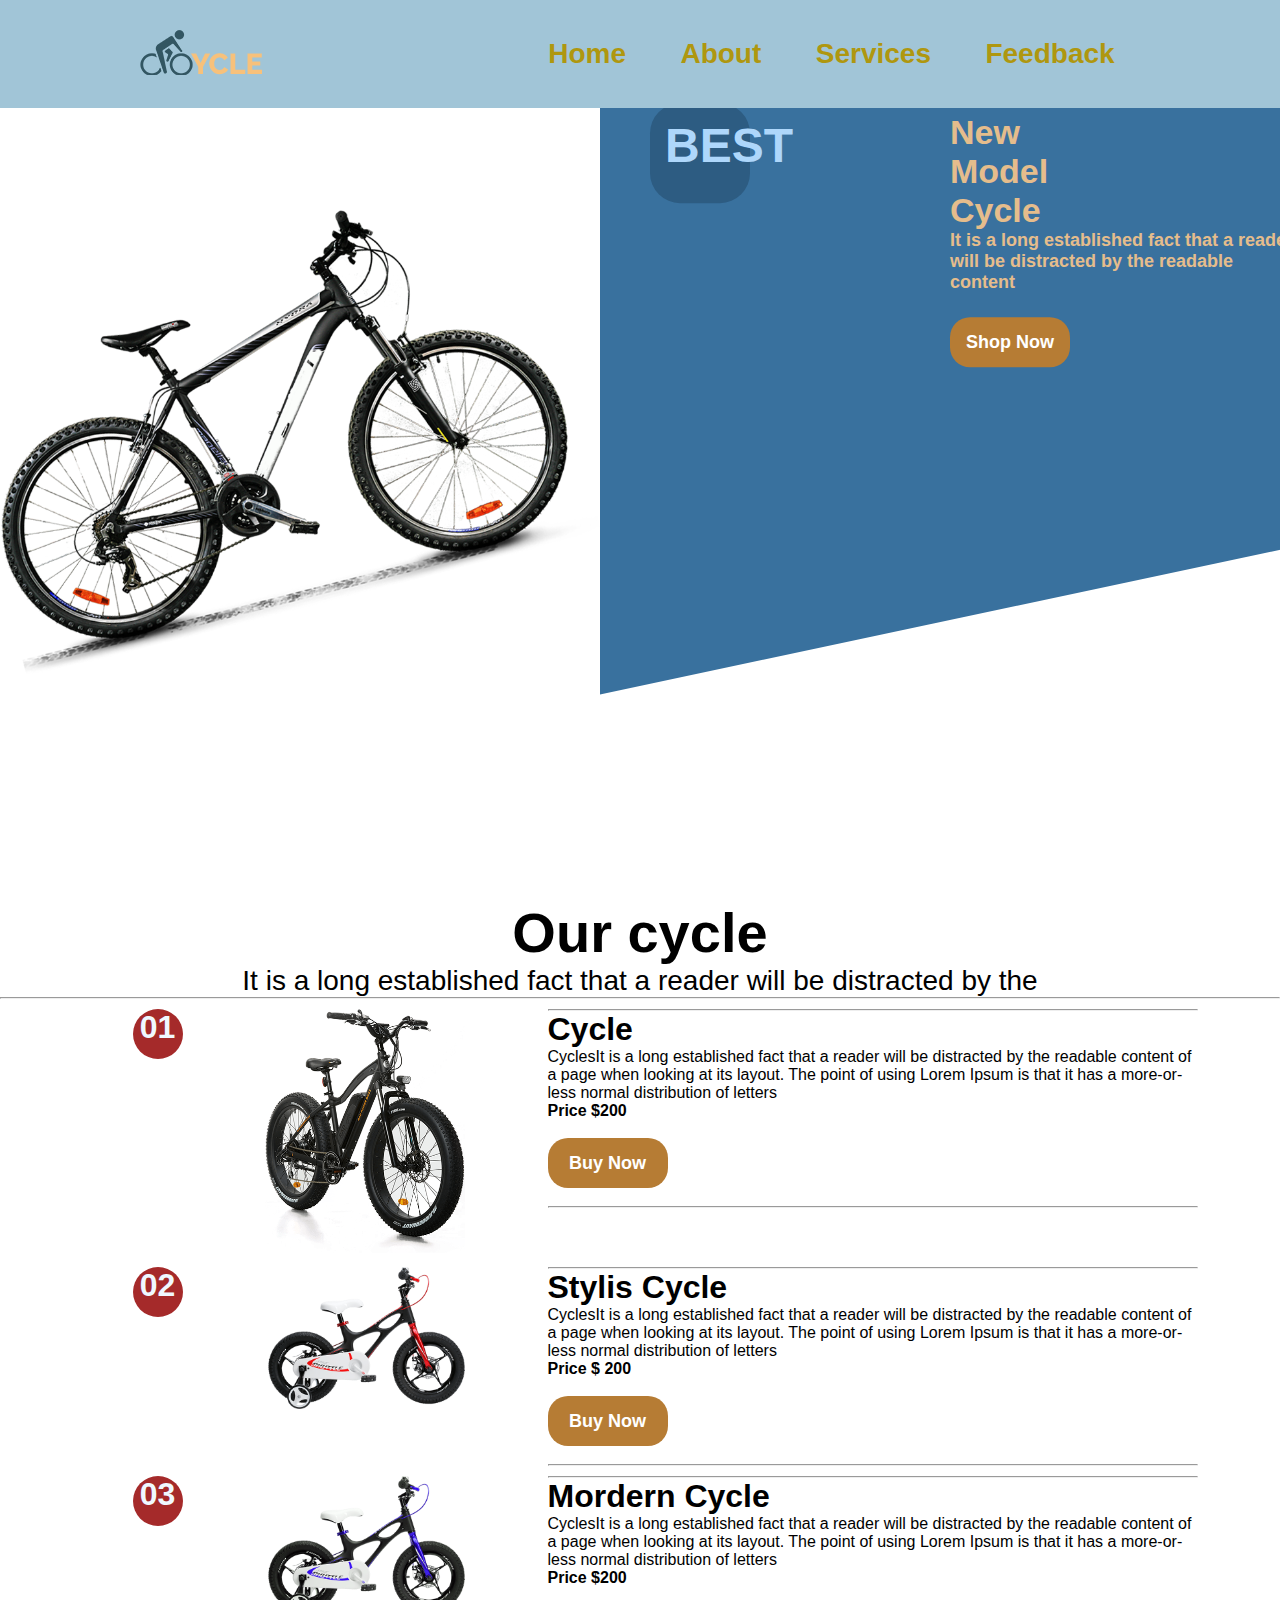
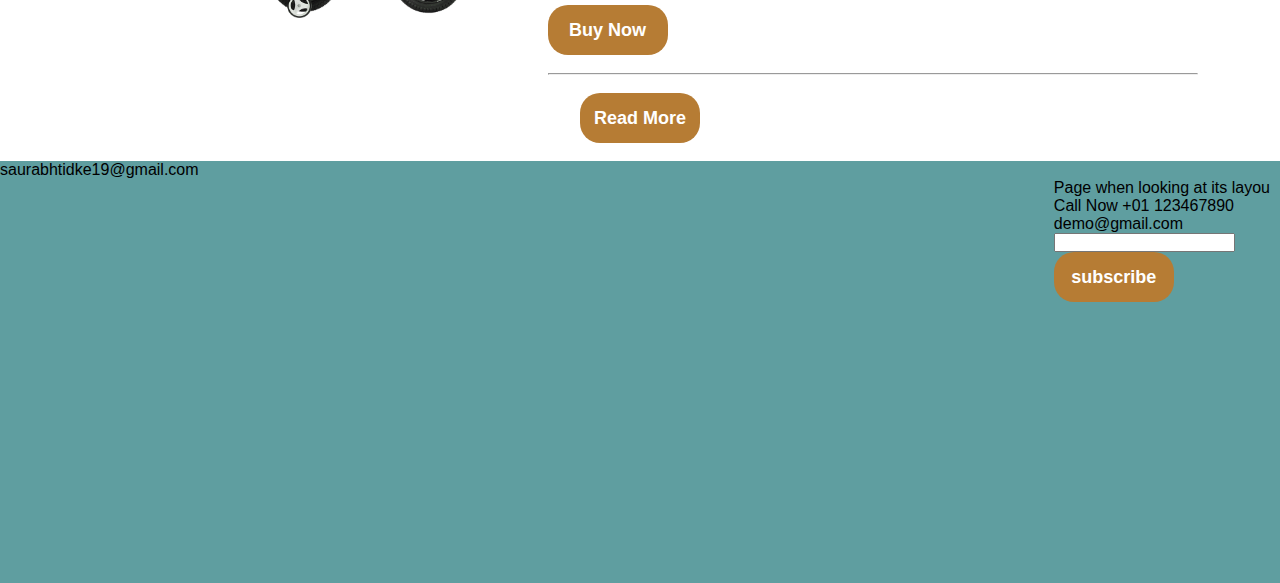
==== commit fb6b9e99: "changes" ====
--- a/index.html
+++ b/index.html
@@ -151,7 +151,18 @@
     <footer>
       saurabhtidke19@gmail.com
       <div class="footer_main">
-        <div class="map">abc</div>
+        <div class="map">
+          <iframe
+            src="https://www.google.com/maps/embed?pb=!1m18!1m12!1m3!1d1373.364260238495!2d79.11351877268156!3d21.116486247499246!2m3!1f0!2f0!3f0!3m2!1i1024!2i768!4f13.1!3m3!1m2!1s0x3bd4b8ac1cc1cdb3%3A0xb372a00e3b5a0d91!2s40%2C%20Nit%20Layout%201%2C%20Dattatray%20Nagar%2C%20Ayodhya%20nagar%2C%20Nagpur%2C%20Maharashtra%20440024!5e0!3m2!1sen!2sin!4v1738136557088!5m2!1sen!2sin"
+            width="600"
+            height="450"
+            style="border: 0"
+            allowfullscreen=""
+            loading="lazy"
+            referrerpolicy="no-referrer-when-downgrade"
+          ></iframe
+          >
+        </div>
         <div class="footer_info">
           <p>
             <i class="fa-solid fa-location-dot"></i> Page when looking at its
--- a/style.css
+++ b/style.css
@@ -15,7 +15,7 @@
   text-align: center;
   position: fixed;
   padding-inline: 10px;
-  background-color: rgb(161, 197, 215); 
+  background-color: rgb(161, 197, 215);
   z-index: 1;
 }
 header a {
@@ -27,7 +27,6 @@
   font-family: "Segoe UI", Tahoma, Geneva, Verdana, sans-serif;
 }
 @media (max-width: 425px) {
-
   header a {
     font-size: 16px;
   }
@@ -187,14 +186,12 @@
   section {
     display: flex;
     flex-direction: column;
-   
   }
   .section1 {
     font-size: 20px;
     margin-top: -150px;
     width: 350px;
-    text-align:end;
-    
+    text-align: end;
   }
 }
 .body1 h1 {
@@ -218,14 +215,31 @@
   width: 650px;
 }
 @media (max-width: 425px) {
-  .description_img p{
+  .description_img p {
     width: 300px;
   }
+}
+.Read_More {
+  display: flex;
+  justify-content: center;
 }
 footer {
   background-color: cadetblue;
 }
-.footer_main{display: flex;
-justify-content: space-between;
-padding-inline: 10px;}
-
+.footer_main {
+  display: flex;
+  justify-content: space-between;
+  padding-inline: 10px;
+}
+.map iframe {
+  border: 1px solid red;
+  width: 400px;
+  height: 400px;
+}
+@media (max-width: 425px) {
+  .map iframe {
+    width: 200px;
+    height: 200px;
+    padding: 5px;
+  }
+}
